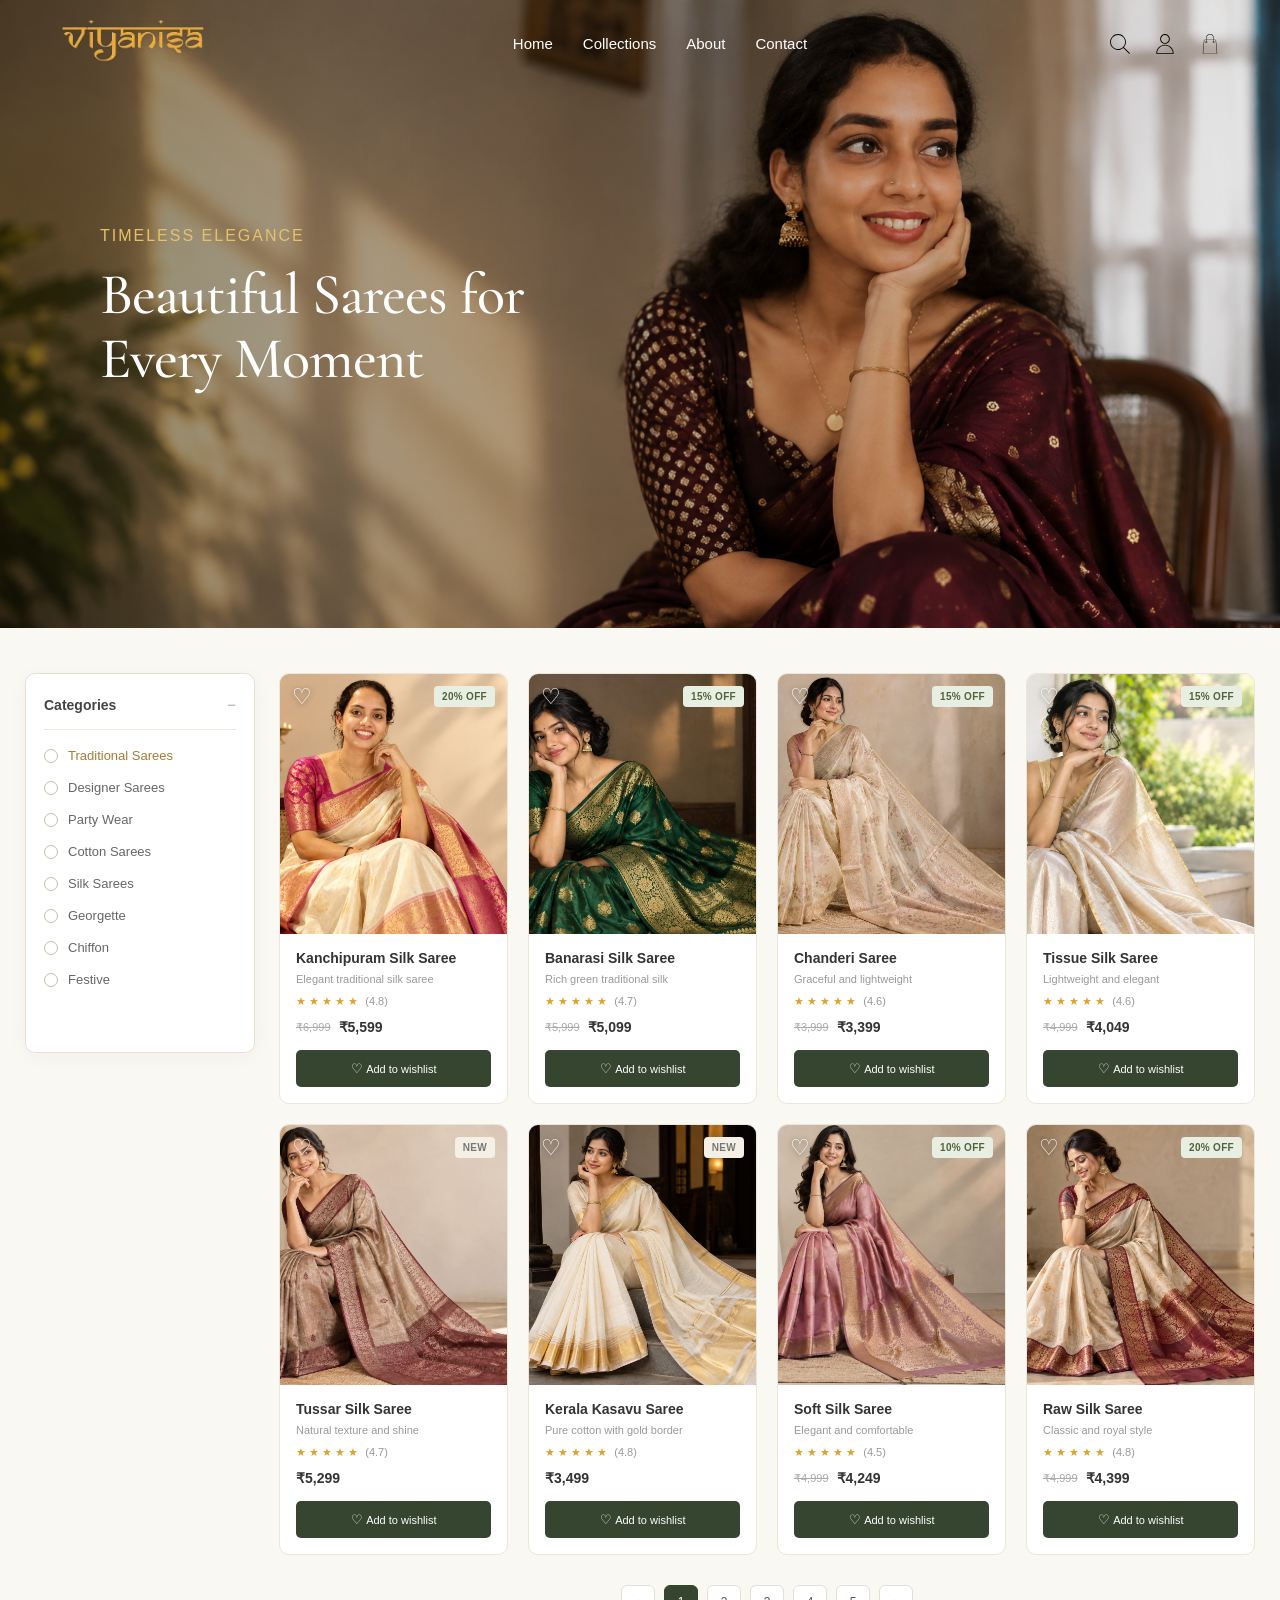
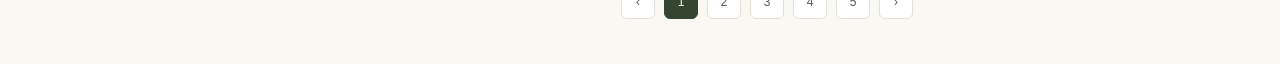
==== designer.html @ 16934046 "first commit" ====
<!DOCTYPE html>
<html lang="en">

<head>
    <meta charset="UTF-8">
    <meta name="viewport" content="width=device-width, initial-scale=1.0">
    <title>Document</title>
    <link rel="stylesheet" href="page.css">
    <link href="https://fonts.googleapis.com/css2?family=Cormorant+Garamond:wght@400;500;600&display=swap"
        rel="stylesheet">
         <script>
            function goToPage(page) {
    window.location.href = page;
}
        </script>
        
</head>

<body>
    <section class="her">
        <header class="navbar">
            <div class="logo">
                <img src="assets/logo.png" alt="">
            </div>
            <nav class="links">
                <a href="index.html#homepage">Home</a>
                <a href="index.html#collections">Collections</a>
                <a href="index.html#about">About</a>
                <a href="index.html#contact">Contact</a>
            </nav>
            <div class="log">
                <img src="/assets/search.svg" alt="">
                <img src="/assets/user.svg" alt="">
                <img src="/assets/bag.svg" alt="">
            </div>
        </header>
        <div class="home">
            <h3>TIMELESS ELEGANCE</h3>
            <h1>Beautiful Sarees for Every Moment</h1>
        </div>
    </section>
    <section class="collection">

        <!-- Sidebar -->
        <aside class="side-bar">

            <div class="category-bar">

                <div class="category-title">
                    <h3>Categories</h3>
                    <span>−</span>
                </div>

                <form>

                     <label class="category-item active">
                        <input type="radio" name="category"  onchange="goToPage('traditional.html')">
                        <span>Traditional Sarees</span>
                    </label>

                    <label class="category-item">
                        <input type="radio" name="category" onchange="goToPage('designer.html')">
                        <span>Designer Sarees</span>
                    </label>

                    <label class="category-item">
                        <input type="radio" name="category">
                        <span>Party Wear</span>
                    </label>

                    <label class="category-item">
                        <input type="radio" name="category">
                        <span>Cotton Sarees</span>
                    </label>

                    <label class="category-item">
                        <input type="radio" name="category">
                        <span>Silk Sarees</span>
                    </label>

                    <label class="category-item">
                        <input type="radio" name="category">
                        <span>Georgette</span>
                    </label>

                    <label class="category-item">
                        <input type="radio" name="category">
                        <span>Chiffon</span>
                    </label>

                    <label class="category-item">
                        <input type="radio" name="category">
                        <span>Festive</span>
                    </label>

                </form>

            </div>

        </aside>


        <!-- Products -->
        <div class="products-section">

            <div class="products-grid">

                <!-- Product 1 -->
                <div class="product-card">

                    <div class="product-image">
                        <span class="discount">20% OFF</span>
                        <span class="wishlist">♡</span>
                        <img src="/assets/sarees/traditional/ChatGPT Image Sep 17, 2026, 11_47_24 AM.png"
                            alt="Kanchipuram Silk Saree">
                    </div>

                    <div class="product-details">
                        <h3>Kanchipuram Silk Saree</h3>
                        <p class="description">Elegant traditional silk saree</p>

                        <div class="rating">★ ★ ★ ★ ★ <span>(4.8)</span></div>

                        <div class="price">
                            <del>₹6,999</del>
                            <strong>₹5,599</strong>
                        </div>

                        <button>Add to wishlist</button>
                    </div>

                </div>


                <!-- Product 2 -->
                <div class="product-card">

                    <div class="product-image">
                        <span class="discount">15% OFF</span>
                        <span class="wishlist">♡</span>
                        <img src="/assets/sarees/traditional/banaras.png" alt="Banarasi Silk Saree">
                    </div>

                    <div class="product-details">
                        <h3>Banarasi Silk Saree</h3>
                        <p class="description">Rich green traditional silk</p>

                        <div class="rating">★ ★ ★ ★ ★ <span>(4.7)</span></div>

                        <div class="price">
                            <del>₹5,999</del>
                            <strong>₹5,099</strong>
                        </div>

                        <button>Add to wishlist</button>
                    </div>

                </div>
                <!-- Product 6 -->
                <div class="product-card">

                    <div class="product-image">
                        <span class="discount">15% OFF</span>
                        <span class="wishlist">♡</span>
                        <img src="/assets/sarees/traditional/0790c813-9429-458a-9a5f-057a167f321a.png"
                            alt="Chanderi Saree">
                    </div>

                    <div class="product-details">
                        <h3>Chanderi Saree</h3>
                        <p class="description">Graceful and lightweight</p>

                        <div class="rating">★ ★ ★ ★ ★ <span>(4.6)</span></div>

                        <div class="price">
                            <del>₹3,999</del>
                            <strong>₹3,399</strong>
                        </div>

                        <button>Add to wishlist</button>
                    </div>

                </div>


                <!-- Product 3 -->
                <div class="product-card">

                    <div class="product-image">
                        <span class="discount">15% OFF</span>
                        <span class="wishlist">♡</span>
                        <img src="/assets/sarees/traditional/WhatsApp Image 2026-09-17 at 10.58.20 AM.jpeg"
                            alt="Tissue Silk Saree">
                    </div>

                    <div class="product-details">
                        <h3>Tissue Silk Saree</h3>
                        <p class="description">Lightweight and elegant</p>

                        <div class="rating">★ ★ ★ ★ ★ <span>(4.6)</span></div>

                        <div class="price">
                            <del>₹4,999</del>
                            <strong>₹4,049</strong>
                        </div>

                        <button>Add to wishlist</button>
                    </div>

                </div>
                <!-- Product 7 -->
                <div class="product-card">

                    <div class="product-image">
                        <span class="new">NEW</span>
                        <span class="wishlist">♡</span>
                        <img src="/assets/sarees/traditional/WhatsApp Image 2026-09-17 at 11.53.14 AM.jpeg"
                            alt="Tussar Silk Saree">
                    </div>

                    <div class="product-details">
                        <h3>Tussar Silk Saree</h3>
                        <p class="description">Natural texture and shine</p>

                        <div class="rating">★ ★ ★ ★ ★ <span>(4.7)</span></div>

                        <div class="price">
                            <strong>₹5,299</strong>
                        </div>

                        <button>Add to wishlist</button>
                    </div>

                </div>

                <!-- Product 4 -->
                <div class="product-card">

                    <div class="product-image">
                        <span class="new">NEW</span>
                        <span class="wishlist">♡</span>
                        <img src="/assets/sarees/traditional/dae0975a-568a-498c-8815-507b2bdabb87.png"
                            alt="Kerala Kasavu Saree">
                    </div>

                    <div class="product-details">
                        <h3>Kerala Kasavu Saree</h3>
                        <p class="description">Pure cotton with gold border</p>

                        <div class="rating">★ ★ ★ ★ ★ <span>(4.8)</span></div>

                        <div class="price">
                            <strong>₹3,499</strong>
                        </div>

                        <button>Add to wishlist</button>
                    </div>

                </div>


                <!-- Product 5 -->
                <div class="product-card">

                    <div class="product-image">
                        <span class="discount">10% OFF</span>
                        <span class="wishlist">♡</span>
                        <img src="/assets/sarees/traditional/image.png" alt="Soft Silk Saree">
                    </div>

                    <div class="product-details">
                        <h3>Soft Silk Saree</h3>
                        <p class="description">Elegant and comfortable</p>

                        <div class="rating">★ ★ ★ ★ ★ <span>(4.5)</span></div>

                        <div class="price">
                            <del>₹4,999</del>
                            <strong>₹4,249</strong>
                        </div>

                        <button>Add to wishlist</button>
                    </div>

                </div>








                <!-- Product 8 -->
                <div class="product-card">

                    <div class="product-image">
                        <span class="discount">20% OFF</span>
                        <span class="wishlist">♡</span>
                        <img src="/assets/sarees/traditional/image copy.png" alt="Raw Silk Saree">
                    </div>

                    <div class="product-details">
                        <h3>Raw Silk Saree</h3>
                        <p class="description">Classic and royal style</p>

                        <div class="rating">★ ★ ★ ★ ★ <span>(4.8)</span></div>

                        <div class="price">
                            <del>₹4,999</del>
                            <strong>₹4,399</strong>
                        </div>

                        <button>Add to wishlist</button>
                    </div>

                </div>

            </div>


            <!-- Pagination -->
            <div class="pagination">
                <button>‹</button>
                <button class="active-page">1</button>
                <button>2</button>
                <button>3</button>
                <button>4</button>
                <button>5</button>
                <button>›</button>
            </div>

        </div>

    </section>

</body>

</html>
---- page.css ----
/* =========================
   GLOBAL STYLES
========================= */

* {
    margin: 0;
    padding: 0;
    box-sizing: border-box;
}

body {
    width: 100%;
    font-family: Arial, sans-serif;
    background: #faf8f3;
    color: #333;
}

img {
    max-width: 100%;
}

button,
input {
    font-family: inherit;
}

.hero h1 {
    margin: 0;
}


/* =========================
   HERO SECTION
========================= */

.hero,
.her {
    min-height: 628px;
    background-size: cover;
    background-position: center;
    background-repeat: no-repeat;
    position: relative;
}

.hero {
    background-image: url('/assets/bg.png');
}

.her {
    background-image: url('/assets/traditional-images/ChatGPT\ Image\ Sep\ 15\,\ 2026\,\ 10_00_18\ AM.png');
}
 
/* Dark overlay for readability */

.her::before,
.hero::before {
    content: "";
    position: absolute;
    inset: 0;
    background: linear-gradient(
        90deg,
        rgba(0, 0, 0, 0.45),
        rgba(0, 0, 0, 0.08)
    );
    z-index: 0;
}


/* =========================
   NAVBAR
========================= */

.navbar {
    display: flex;
    justify-content: space-between;
    align-items: center;
    padding: 20px 60px;
    position: relative;
    z-index: 2;
    color: white;
}

.logo img {
    width: 150px;
    height: auto;
    animation: logoGlow 3s ease-in-out infinite;
}

.links {
    display: flex;
    gap: 30px;
    align-items: center;
}

.links a {
    text-decoration: none;
    color: white;
    font-size: 15px;
    font-weight: 500;
    position: relative;
    transition: color 0.3s ease;
}

.links a::after {
    content: "";
    position: absolute;
    width: 0;
    height: 2px;
    bottom: -6px;
    left: 0;
    background: #a47b38;
    transition: width 0.3s ease;
}

.links a:hover {
    color: #a47b38;
}

.links a:hover::after {
    width: 100%;
}

.log {
    display: flex;
    align-items: center;
    gap: 25px;
}

.log img {
    width: 20px;
    height: auto;
    transition: transform 0.3s ease;
}

.log img:hover {
    transform: scale(1.15);
}


/* =========================
   LOGO ANIMATION
========================= */

@keyframes logoGlow {
    0% {
        transform: scale(1);
        opacity: 0.85;
    }

    50% {
        transform: scale(1.04);
        opacity: 1;
    }

    100% {
        transform: scale(1);
        opacity: 1;
    }
}


/* =========================
   HERO CONTENT
========================= */

.home {
    max-width: 430px;
    padding: 140px 0;
    margin-left: 100px;
    display: flex;
    flex-direction: column;
    gap: 18px;
    position: relative;
    z-index: 1;
}

.home h3 {
    color: #e5c16b;
    font-size: 16px;
    letter-spacing: 2px;
    text-transform: uppercase;
    font-weight: 500;
}

.her .home h1 {
    font-family: "Cormorant Garamond", "Times New Roman", serif;
    font-size: clamp(38px, 5vw, 58px);
    font-weight: 500;
    line-height: 1.1;
    letter-spacing: -1px;
    color: white;
}

.home p {
    width: 100%;
    max-width: 390px;
    text-align: left;
    font-family: Arial, sans-serif;
    font-size: 15px;
    line-height: 1.8;
    color: #f3f3f3;
}


/* =========================
   FOOTER INFO STRIP
========================= */

.home-foot {
    display: flex;
    justify-content: space-evenly;
    align-items: stretch;
    flex-wrap: wrap;
    gap: 20px;
    padding: 28px 20px;
    background: #fff6e7;
}

.home-foot > div {
    flex: 1;
    min-width: 160px;
    text-align: center;
    padding: 10px 20px;
    border-right: 1px solid #d8d3ca;
}

.home-foot > div:last-child {
    border-right: none;
}


/* =========================
   COLLECTION SECTION
========================= */

.collection {
    display: flex;
    gap: 24px;
    max-width: 1400px;
    margin: 45px auto;
    padding: 0 25px;
    align-items: flex-start;
}


/* =========================
   SIDEBAR
========================= */

.side-bar {
    width: 230px;
    flex-shrink: 0;
}

.category-bar {
    background: #fff;
    border: 1px solid #e7e0d4;
    border-radius: 10px;
    padding: 22px 18px;
    min-height: 380px;
    box-shadow: 0 4px 20px rgba(80, 60, 30, 0.04);
}

.category-title {
    display: flex;
    justify-content: space-between;
    align-items: center;
    padding-bottom: 16px;
    border-bottom: 1px solid #eee7dc;
    margin-bottom: 18px;
}

.category-title h3 {
    font-size: 14px;
    font-weight: 600;
    color: #444;
    text-transform: capitalize;
}

.category-title span {
    font-size: 15px;
    color: #aaa;
}


/* =========================
   CATEGORY ITEMS
========================= */

.category-bar form {
    display: flex;
    flex-direction: column;
    gap: 17px;
}

.category-item {
    display: flex;
    align-items: center;
    gap: 10px;
    font-size: 13px;
    color: #666;
    cursor: pointer;
    transition: color 0.3s ease;
}

.category-item input {
    appearance: none;
    width: 14px;
    height: 14px;
    border: 1px solid #c9bba5;
    border-radius: 50%;
    cursor: pointer;
    position: relative;
    flex-shrink: 0;
}

.category-item input:checked {
    border-color: #a47b38;
    background: #a47b38;
    box-shadow: inset 0 0 0 3px #fff;
}

.category-item:hover {
    color: #a47b38;
}

.category-item.active span {
    color: #a47b38;
}


/* =========================
   PRODUCTS SECTION
========================= */

.products-section {
    flex: 1;
    min-width: 0;
}

.products-grid {
    display: grid;
    grid-template-columns: repeat(4, minmax(0, 1fr));
    gap: 20px;
}


/* =========================
   PRODUCT CARD
========================= */

.product-card {
    background: #fff;
    border: 1px solid #ebe5da;
    border-radius: 10px;
    overflow: hidden;
    transition:
        transform 0.3s ease,
        box-shadow 0.3s ease;
}

.product-card:hover {
    transform: translateY(-6px);
    box-shadow: 0 12px 30px rgba(60, 45, 20, 0.1);
}


/* =========================
   PRODUCT IMAGE
========================= */

.product-image {
    position: relative;
    height: 260px;
    background: #f2eee7;
    overflow: hidden;
}

.product-image img {
    width: 100%;
    height: 100%;
    object-fit: cover;
    display: block;
    transition: transform 0.5s ease;
}

.product-card:hover .product-image img {
    transform: scale(1.06);
}


/* =========================
   PRODUCT LABELS
========================= */

.discount,
.new {
    position: absolute;
    top: 12px;
    right: 12px;
    z-index: 1;
    padding: 5px 8px;
    font-size: 10px;
    font-weight: 600;
    border-radius: 4px;
    letter-spacing: 0.3px;
}

.discount {
    background: #e8eee1;
    color: #52623d;
}

.new {
    background: #f5f0e5;
    color: #777;
}

.wishlist {
    position: absolute;
    top: 10px;
    left: 12px;
    z-index: 1;
    font-size: 22px;
    color: white;
    text-shadow: 0 1px 5px #333;
    cursor: pointer;
    transition: transform 0.3s ease;
}

.wishlist:hover {
    transform: scale(1.2);
}


/* =========================
   PRODUCT DETAILS
========================= */

.product-details {
    padding: 16px;
}

.product-details h3 {
    font-size: 14px;
    font-weight: 600;
    color: #333;
    margin-bottom: 7px;
    white-space: nowrap;
    overflow: hidden;
    text-overflow: ellipsis;
}

.description {
    font-size: 11px;
    color: #999;
    margin-bottom: 10px;
    white-space: nowrap;
    overflow: hidden;
    text-overflow: ellipsis;
}

.rating {
    font-size: 11px;
    color: #dca22f;
    margin-bottom: 10px;
}

.rating span {
    color: #999;
    margin-left: 4px;
}


/* =========================
   PRICE
========================= */

.price {
    display: flex;
    align-items: center;
    gap: 8px;
    margin-bottom: 14px;
    min-height: 18px;
}

.price del {
    font-size: 11px;
    color: #aaa;
}

.price strong {
    font-size: 14px;
    color: #333;
}


/* =========================
   ADD TO CART BUTTON
========================= */

.product-details button {
    width: 100%;
    padding: 11px 8px;
    background: #35452f;
    border: none;
    border-radius: 5px;
    color: #fff;
    font-size: 11px;
    font-weight: 500;
    cursor: pointer;
    transition:
        background 0.3s ease,
        transform 0.2s ease;
}

.product-details button::before {
    content: "♡ ";
    font-size: 13px;
}

.product-details button:hover {
    background: #526b49;
    transform: translateY(-1px);
}


/* =========================
   PAGINATION
========================= */

.pagination {
    display: flex;
    justify-content: center;
    align-items: center;
    gap: 9px;
    margin-top: 30px;
}

.pagination button {
    width: 34px;
    height: 34px;
    border: 1px solid #e1dfd7;
    background: #fff;
    border-radius: 6px;
    font-size: 12px;
    color: #555;
    cursor: pointer;
    transition: all 0.3s ease;
}

.pagination button:hover,
.pagination .active-page {
    background: #35452f;
    color: #fff;
    border-color: #35452f;
}


/* =========================
   RESPONSIVE DESIGN
========================= */

@media (max-width: 1100px) {

    .products-grid {
        grid-template-columns: repeat(3, minmax(0, 1fr));
    }

    .side-bar {
        width: 200px;
    }

    .product-image {
        height: 240px;
    }

    .navbar {
        padding: 20px 35px;
    }

    .home {
        margin-left: 60px;
    }
}


@media (max-width: 800px) {

    .navbar {
        padding: 20px;
    }

    .links {
        gap: 15px;
    }

    .links a {
        font-size: 13px;
    }

    .home {
        margin-left: 35px;
        padding: 110px 20px;
    }

    .collection {
        flex-direction: column;
        padding: 0 18px;
        margin-top: 30px;
    }

    .side-bar {
        width: 100%;
    }

    .category-bar {
        min-height: auto;
    }

    .category-bar form {
        display: grid;
        grid-template-columns: repeat(2, 1fr);
        gap: 15px;
    }

    .products-grid {
        grid-template-columns: repeat(2, minmax(0, 1fr));
        gap: 14px;
        width: 100%;
    }

    .product-image {
        height: 230px;
    }

    .home-foot {
        gap: 0;
    }

    .home-foot > div {
        min-width: 50%;
        border-right: none;
    }
}


@media (max-width: 480px) {

    .navbar {
        padding: 15px;
    }

    .logo img {
        width: 110px;
    }

    .links {
        gap: 10px;
    }

    .links a {
        font-size: 11px;
    }

    .log {
        gap: 10px;
    }

    .home {
        margin-left: 0;
        padding: 100px 25px;
    }

    .home h3 {
        font-size: 12px;
    }

    .home p {
        font-size: 13px;
    }

    .collection {
        padding: 0 12px;
    }

    .products-grid {
        grid-template-columns: repeat(2, minmax(0, 1fr));
        gap: 10px;
    }

    .product-image {
        height: 190px;
    }

    .product-details {
        padding: 12px;
    }

    .product-details h3 {
        font-size: 12px;
    }

    .product-details button {
        padding: 10px 5px;
    }
}


@media (max-width: 350px) {

    .products-grid {
        grid-template-columns: 1fr;
    }

    .product-image {
        height: 250px;
    }
}
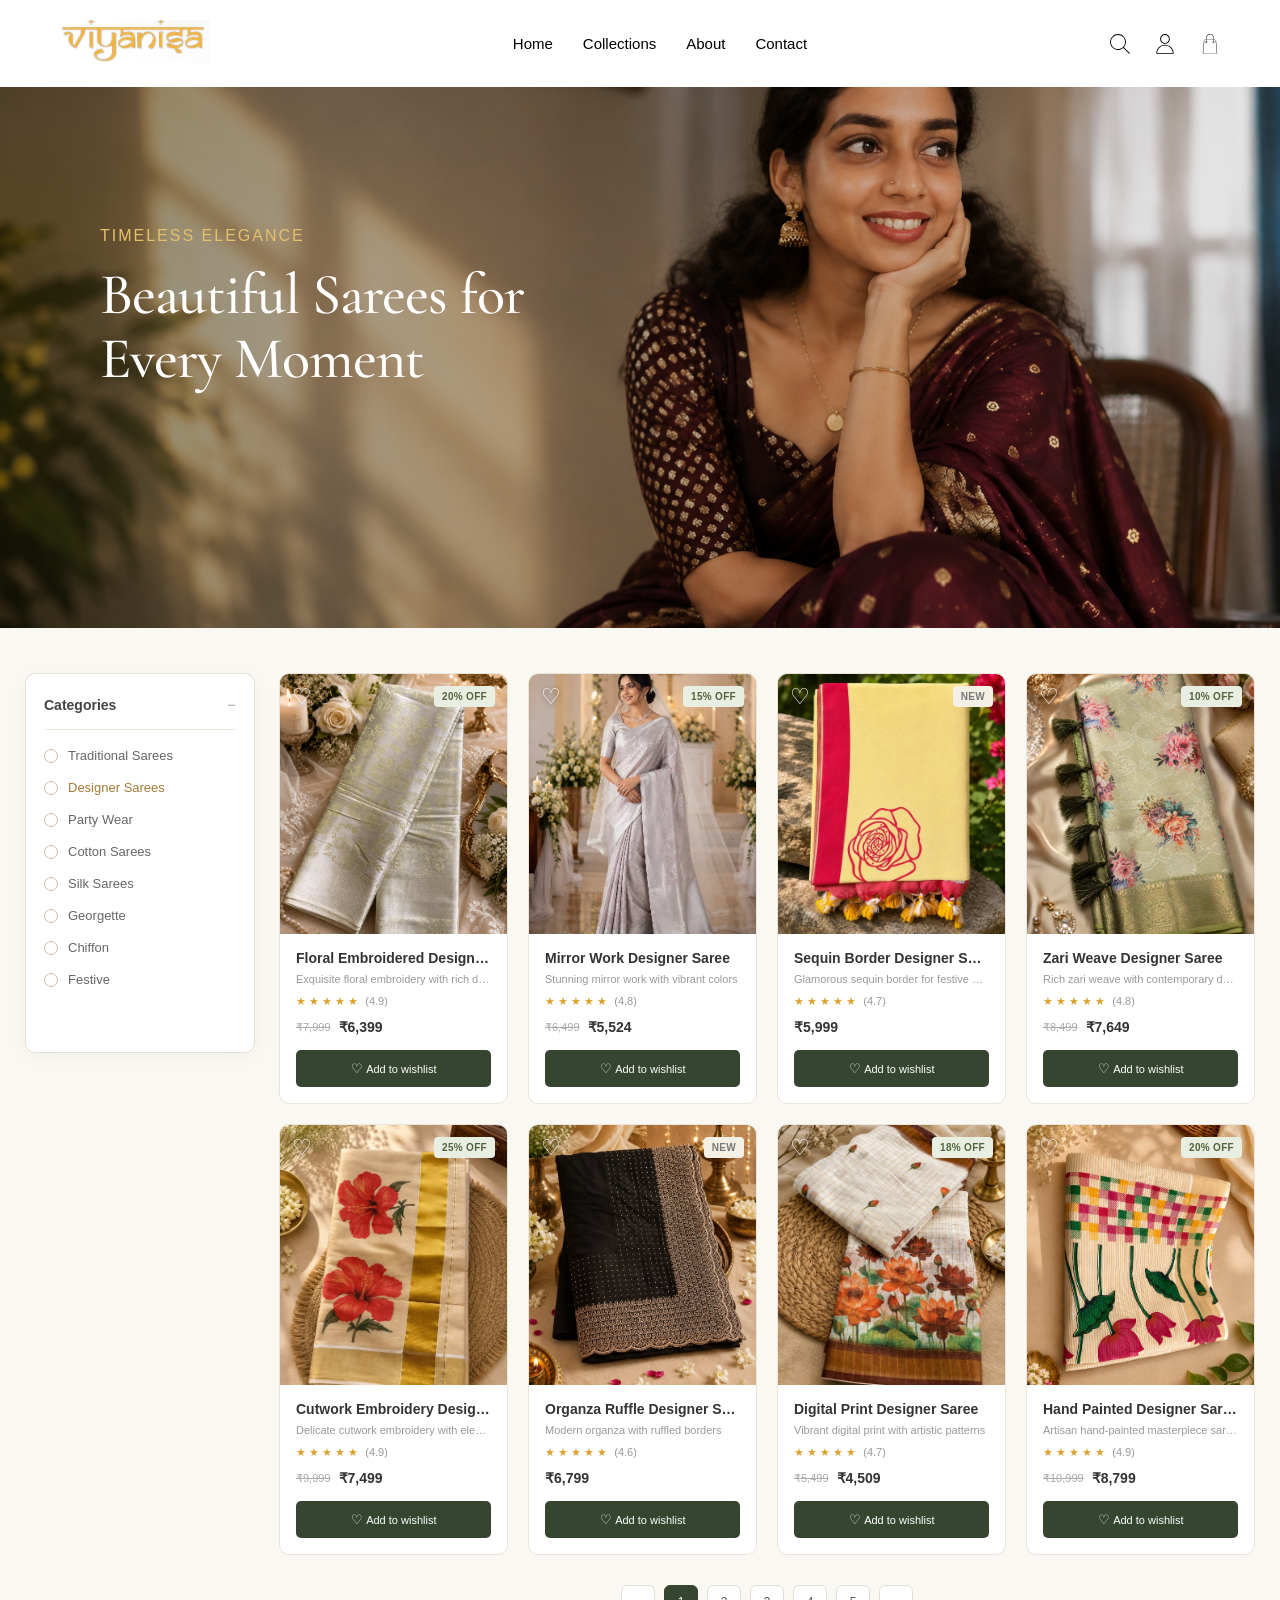
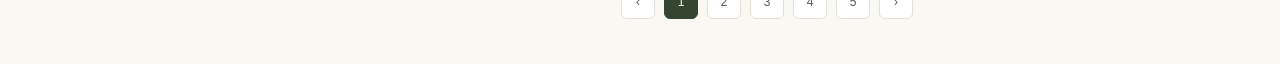
==== commit 4557a7cb: "feat: add new saree collection assets and update page navigation and styling" ====
--- a/designer.html
+++ b/designer.html
@@ -4,7 +4,7 @@
 <head>
     <meta charset="UTF-8">
     <meta name="viewport" content="width=device-width, initial-scale=1.0">
-    <title>Document</title>
+    <title>Designer Sarees Collection | Viyanisa</title>
     <link rel="stylesheet" href="page.css">
     <link href="https://fonts.googleapis.com/css2?family=Cormorant+Garamond:wght@400;500;600&display=swap"
         rel="stylesheet">
@@ -53,12 +53,12 @@
 
                 <form>
 
-                     <label class="category-item active">
+                     <label class="category-item">
                         <input type="radio" name="category"  onchange="goToPage('traditional.html')">
                         <span>Traditional Sarees</span>
                     </label>
 
-                    <label class="category-item">
+                    <label class="category-item active">
                         <input type="radio" name="category" onchange="goToPage('designer.html')">
                         <span>Designer Sarees</span>
                     </label>
@@ -105,210 +105,211 @@
 
             <div class="products-grid">
 
-                <!-- Product 1 -->
+                <!-- Designer Product 1 -->
                 <div class="product-card">
 
                     <div class="product-image">
                         <span class="discount">20% OFF</span>
                         <span class="wishlist">♡</span>
-                        <img src="/assets/sarees/traditional/ChatGPT Image Sep 17, 2026, 11_47_24 AM.png"
-                            alt="Kanchipuram Silk Saree">
-                    </div>
-
-                    <div class="product-details">
-                        <h3>Kanchipuram Silk Saree</h3>
-                        <p class="description">Elegant traditional silk saree</p>
+                        <img src="assets/sarees/designer/WhatsApp Image 2026-09-10 at 11.54.47 AM.jpeg"
+                            alt="Floral Embroidered Designer Saree">
+                    </div>
+
+                    <div class="product-details">
+                        <h3>Floral Embroidered Designer Saree</h3>
+                        <p class="description">Exquisite floral embroidery with rich detailing</p>
+
+                        <div class="rating">★ ★ ★ ★ ★ <span>(4.9)</span></div>
+
+                        <div class="price">
+                            <del>₹7,999</del>
+                            <strong>₹6,399</strong>
+                        </div>
+
+                        <button>Add to wishlist</button>
+                    </div>
+
+                </div>
+
+
+                <!-- Designer Product 2 -->
+                <div class="product-card">
+
+                    <div class="product-image">
+                        <span class="discount">15% OFF</span>
+                        <span class="wishlist">♡</span>
+                        <img src="assets/sarees/designer/WhatsApp Image 2026-09-10 at 11.54.48 A.jpeg"
+                            alt="Mirror Work Designer Saree">
+                    </div>
+
+                    <div class="product-details">
+                        <h3>Mirror Work Designer Saree</h3>
+                        <p class="description">Stunning mirror work with vibrant colors</p>
 
                         <div class="rating">★ ★ ★ ★ ★ <span>(4.8)</span></div>
 
                         <div class="price">
-                            <del>₹6,999</del>
-                            <strong>₹5,599</strong>
-                        </div>
-
-                        <button>Add to wishlist</button>
-                    </div>
-
-                </div>
-
-
-                <!-- Product 2 -->
-                <div class="product-card">
-
-                    <div class="product-image">
-                        <span class="discount">15% OFF</span>
-                        <span class="wishlist">♡</span>
-                        <img src="/assets/sarees/traditional/banaras.png" alt="Banarasi Silk Saree">
-                    </div>
-
-                    <div class="product-details">
-                        <h3>Banarasi Silk Saree</h3>
-                        <p class="description">Rich green traditional silk</p>
+                            <del>₹6,499</del>
+                            <strong>₹5,524</strong>
+                        </div>
+
+                        <button>Add to wishlist</button>
+                    </div>
+
+                </div>
+
+                <!-- Designer Product 3 -->
+                <div class="product-card">
+
+                    <div class="product-image">
+                        <span class="new">NEW</span>
+                        <span class="wishlist">♡</span>
+                        <img src="assets/sarees/designer/WhatsApp Image 2026-09-10 at 11.54.48 AM.jpeg"
+                            alt="Sequin Border Designer Saree">
+                    </div>
+
+                    <div class="product-details">
+                        <h3>Sequin Border Designer Saree</h3>
+                        <p class="description">Glamorous sequin border for festive occasions</p>
 
                         <div class="rating">★ ★ ★ ★ ★ <span>(4.7)</span></div>
 
                         <div class="price">
-                            <del>₹5,999</del>
-                            <strong>₹5,099</strong>
-                        </div>
-
-                        <button>Add to wishlist</button>
-                    </div>
-
-                </div>
-                <!-- Product 6 -->
-                <div class="product-card">
-
-                    <div class="product-image">
-                        <span class="discount">15% OFF</span>
-                        <span class="wishlist">♡</span>
-                        <img src="/assets/sarees/traditional/0790c813-9429-458a-9a5f-057a167f321a.png"
-                            alt="Chanderi Saree">
-                    </div>
-
-                    <div class="product-details">
-                        <h3>Chanderi Saree</h3>
-                        <p class="description">Graceful and lightweight</p>
+                            <strong>₹5,999</strong>
+                        </div>
+
+                        <button>Add to wishlist</button>
+                    </div>
+
+                </div>
+
+
+                <!-- Designer Product 4 -->
+                <div class="product-card">
+
+                    <div class="product-image">
+                        <span class="discount">10% OFF</span>
+                        <span class="wishlist">♡</span>
+                        <img src="assets/sarees/designer/dakLDN.jpeg"
+                            alt="Zari Weave Designer Saree">
+                    </div>
+
+                    <div class="product-details">
+                        <h3>Zari Weave Designer Saree</h3>
+                        <p class="description">Rich zari weave with contemporary design</p>
+
+                        <div class="rating">★ ★ ★ ★ ★ <span>(4.8)</span></div>
+
+                        <div class="price">
+                            <del>₹8,499</del>
+                            <strong>₹7,649</strong>
+                        </div>
+
+                        <button>Add to wishlist</button>
+                    </div>
+
+                </div>
+
+
+                <!-- Designer Product 5 -->
+                <div class="product-card">
+
+                    <div class="product-image">
+                        <span class="discount">25% OFF</span>
+                        <span class="wishlist">♡</span>
+                        <img src="assets/sarees/designer/dklshADH.jpeg"
+                            alt="Cutwork Embroidery Designer Saree">
+                    </div>
+
+                    <div class="product-details">
+                        <h3>Cutwork Embroidery Designer Saree</h3>
+                        <p class="description">Delicate cutwork embroidery with elegant drape</p>
+
+                        <div class="rating">★ ★ ★ ★ ★ <span>(4.9)</span></div>
+
+                        <div class="price">
+                            <del>₹9,999</del>
+                            <strong>₹7,499</strong>
+                        </div>
+
+                        <button>Add to wishlist</button>
+                    </div>
+
+                </div>
+
+
+                <!-- Designer Product 6 -->
+                <div class="product-card">
+
+                    <div class="product-image">
+                        <span class="new">NEW</span>
+                        <span class="wishlist">♡</span>
+                        <img src="assets/sarees/designer/guy.jpeg"
+                            alt="Organza Ruffle Designer Saree">
+                    </div>
+
+                    <div class="product-details">
+                        <h3>Organza Ruffle Designer Saree</h3>
+                        <p class="description">Modern organza with ruffled borders</p>
 
                         <div class="rating">★ ★ ★ ★ ★ <span>(4.6)</span></div>
 
                         <div class="price">
-                            <del>₹3,999</del>
-                            <strong>₹3,399</strong>
-                        </div>
-
-                        <button>Add to wishlist</button>
-                    </div>
-
-                </div>
-
-
-                <!-- Product 3 -->
-                <div class="product-card">
-
-                    <div class="product-image">
-                        <span class="discount">15% OFF</span>
-                        <span class="wishlist">♡</span>
-                        <img src="/assets/sarees/traditional/WhatsApp Image 2026-09-17 at 10.58.20 AM.jpeg"
-                            alt="Tissue Silk Saree">
-                    </div>
-
-                    <div class="product-details">
-                        <h3>Tissue Silk Saree</h3>
-                        <p class="description">Lightweight and elegant</p>
-
-                        <div class="rating">★ ★ ★ ★ ★ <span>(4.6)</span></div>
-
-                        <div class="price">
-                            <del>₹4,999</del>
-                            <strong>₹4,049</strong>
-                        </div>
-
-                        <button>Add to wishlist</button>
-                    </div>
-
-                </div>
-                <!-- Product 7 -->
-                <div class="product-card">
-
-                    <div class="product-image">
-                        <span class="new">NEW</span>
-                        <span class="wishlist">♡</span>
-                        <img src="/assets/sarees/traditional/WhatsApp Image 2026-09-17 at 11.53.14 AM.jpeg"
-                            alt="Tussar Silk Saree">
-                    </div>
-
-                    <div class="product-details">
-                        <h3>Tussar Silk Saree</h3>
-                        <p class="description">Natural texture and shine</p>
+                            <strong>₹6,799</strong>
+                        </div>
+
+                        <button>Add to wishlist</button>
+                    </div>
+
+                </div>
+
+
+                <!-- Designer Product 7 -->
+                <div class="product-card">
+
+                    <div class="product-image">
+                        <span class="discount">18% OFF</span>
+                        <span class="wishlist">♡</span>
+                        <img src="assets/sarees/designer/hwekjw.jpeg"
+                            alt="Digital Print Designer Saree">
+                    </div>
+
+                    <div class="product-details">
+                        <h3>Digital Print Designer Saree</h3>
+                        <p class="description">Vibrant digital print with artistic patterns</p>
 
                         <div class="rating">★ ★ ★ ★ ★ <span>(4.7)</span></div>
 
                         <div class="price">
-                            <strong>₹5,299</strong>
-                        </div>
-
-                        <button>Add to wishlist</button>
-                    </div>
-
-                </div>
-
-                <!-- Product 4 -->
-                <div class="product-card">
-
-                    <div class="product-image">
-                        <span class="new">NEW</span>
-                        <span class="wishlist">♡</span>
-                        <img src="/assets/sarees/traditional/dae0975a-568a-498c-8815-507b2bdabb87.png"
-                            alt="Kerala Kasavu Saree">
-                    </div>
-
-                    <div class="product-details">
-                        <h3>Kerala Kasavu Saree</h3>
-                        <p class="description">Pure cotton with gold border</p>
-
-                        <div class="rating">★ ★ ★ ★ ★ <span>(4.8)</span></div>
-
-                        <div class="price">
-                            <strong>₹3,499</strong>
-                        </div>
-
-                        <button>Add to wishlist</button>
-                    </div>
-
-                </div>
-
-
-                <!-- Product 5 -->
-                <div class="product-card">
-
-                    <div class="product-image">
-                        <span class="discount">10% OFF</span>
-                        <span class="wishlist">♡</span>
-                        <img src="/assets/sarees/traditional/image.png" alt="Soft Silk Saree">
-                    </div>
-
-                    <div class="product-details">
-                        <h3>Soft Silk Saree</h3>
-                        <p class="description">Elegant and comfortable</p>
-
-                        <div class="rating">★ ★ ★ ★ ★ <span>(4.5)</span></div>
-
-                        <div class="price">
-                            <del>₹4,999</del>
-                            <strong>₹4,249</strong>
-                        </div>
-
-                        <button>Add to wishlist</button>
-                    </div>
-
-                </div>
-
-
-
-
-
-
-
-
-                <!-- Product 8 -->
+                            <del>₹5,499</del>
+                            <strong>₹4,509</strong>
+                        </div>
+
+                        <button>Add to wishlist</button>
+                    </div>
+
+                </div>
+
+
+                <!-- Designer Product 8 -->
                 <div class="product-card">
 
                     <div class="product-image">
                         <span class="discount">20% OFF</span>
                         <span class="wishlist">♡</span>
-                        <img src="/assets/sarees/traditional/image copy.png" alt="Raw Silk Saree">
-                    </div>
-
-                    <div class="product-details">
-                        <h3>Raw Silk Saree</h3>
-                        <p class="description">Classic and royal style</p>
-
-                        <div class="rating">★ ★ ★ ★ ★ <span>(4.8)</span></div>
-
-                        <div class="price">
-                            <del>₹4,999</del>
-                            <strong>₹4,399</strong>
+                        <img src="assets/sarees/designer/jhakd.jpeg"
+                            alt="Hand Painted Designer Saree">
+                    </div>
+
+                    <div class="product-details">
+                        <h3>Hand Painted Designer Saree</h3>
+                        <p class="description">Artisan hand-painted masterpiece saree</p>
+
+                        <div class="rating">★ ★ ★ ★ ★ <span>(4.9)</span></div>
+
+                        <div class="price">
+                            <del>₹10,999</del>
+                            <strong>₹8,799</strong>
                         </div>
 
                         <button>Add to wishlist</button>
--- a/page.css
+++ b/page.css
@@ -78,7 +78,7 @@
     padding: 20px 60px;
     position: relative;
     z-index: 2;
-    color: white;
+    background-color: white;
 }
 
 .logo img {
@@ -95,7 +95,7 @@
 
 .links a {
     text-decoration: none;
-    color: white;
+    color: black;
     font-size: 15px;
     font-weight: 500;
     position: relative;
